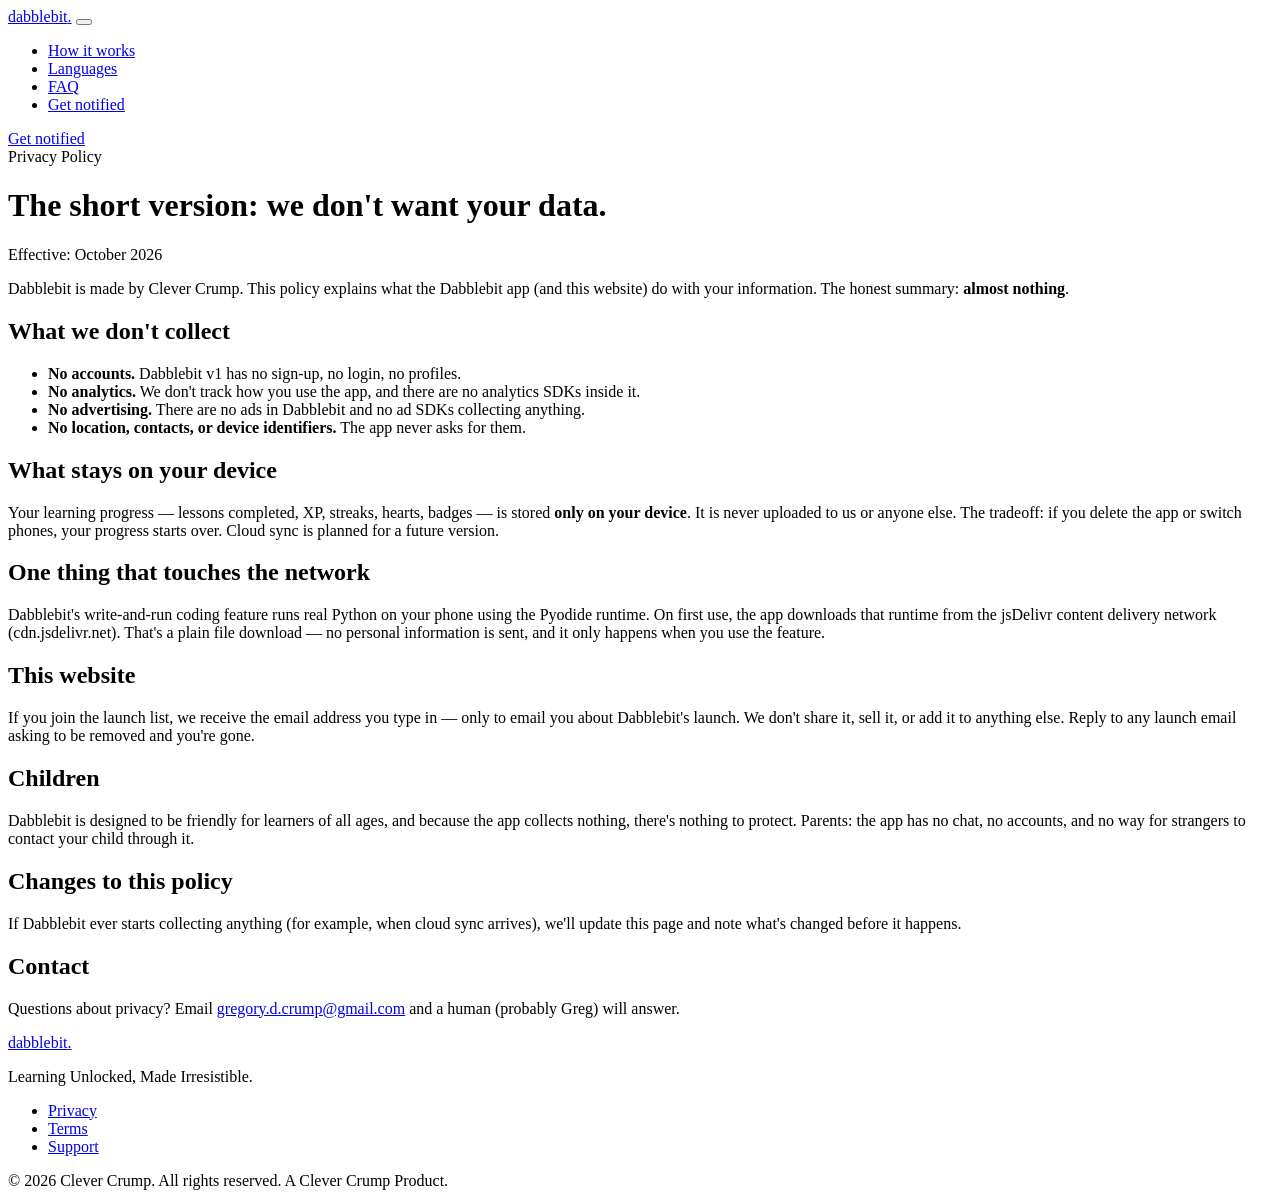
==== privacy.html @ 2fd66f50 "Add privacy.html" ====
<!DOCTYPE html>
<html lang="en">
<head>
  <meta charset="UTF-8">
  <meta name="viewport" content="width=device-width, initial-scale=1.0">
  <title>Privacy Policy — Dabblebit</title>
  <meta name="description" content="Dabblebit's privacy policy: no accounts, no analytics, no ads. Your progress stays on your device.">
  <meta property="og:title" content="Privacy Policy — Dabblebit">
  <meta property="og:description" content="No accounts, no analytics, no ads. Your progress stays on your device.">
  <link rel="icon" type="image/svg+xml" href="favicon.svg">
  <link rel="stylesheet" href="assets/css/style.css">
</head>
<body>

  <nav class="nav" aria-label="Main navigation">
    <div class="wrap nav-inner">
      <a class="wordmark" href="index.html">dabblebit<span class="dot">.</span></a>
      <button class="nav-toggle" aria-label="Open menu" aria-expanded="false" aria-controls="nav-menu">
        <span></span><span></span><span></span>
      </button>
      <ul class="nav-links" id="nav-menu">
        <li><a href="index.html#how">How it works</a></li>
        <li><a href="index.html#flock">Languages</a></li>
        <li><a href="index.html#faq">FAQ</a></li>
        <li><a class="btn btn-primary nav-cta" href="index.html#notify">Get notified</a></li>
      </ul>
      <a class="btn btn-primary nav-cta" href="index.html#notify">Get notified</a>
    </div>
  </nav>

  <div class="wrap page-hero">
    <span class="eyebrow">Privacy Policy</span>
    <h1>The short version: we don't want your data.</h1>
  </div>

  <main class="wrap prose">
    <p class="updated">Effective: October 2026</p>

    <p>Dabblebit is made by Clever Crump. This policy explains what the Dabblebit app (and this website) do with your information. The honest summary: <strong>almost nothing</strong>.</p>

    <h2>What we don't collect</h2>
    <ul>
      <li><strong>No accounts.</strong> Dabblebit v1 has no sign-up, no login, no profiles.</li>
      <li><strong>No analytics.</strong> We don't track how you use the app, and there are no analytics SDKs inside it.</li>
      <li><strong>No advertising.</strong> There are no ads in Dabblebit and no ad SDKs collecting anything.</li>
      <li><strong>No location, contacts, or device identifiers.</strong> The app never asks for them.</li>
    </ul>

    <h2>What stays on your device</h2>
    <p>Your learning progress — lessons completed, XP, streaks, hearts, badges — is stored <strong>only on your device</strong>. It is never uploaded to us or anyone else. The tradeoff: if you delete the app or switch phones, your progress starts over. Cloud sync is planned for a future version.</p>

    <h2>One thing that touches the network</h2>
    <p>Dabblebit's write-and-run coding feature runs real Python on your phone using the Pyodide runtime. On first use, the app downloads that runtime from the jsDelivr content delivery network (cdn.jsdelivr.net). That's a plain file download — no personal information is sent, and it only happens when you use the feature.</p>

    <h2>This website</h2>
    <p>If you join the launch list, we receive the email address you type in — only to email you about Dabblebit's launch. We don't share it, sell it, or add it to anything else. Reply to any launch email asking to be removed and you're gone.</p>

    <h2>Children</h2>
    <p>Dabblebit is designed to be friendly for learners of all ages, and because the app collects nothing, there's nothing to protect. Parents: the app has no chat, no accounts, and no way for strangers to contact your child through it.</p>

    <h2>Changes to this policy</h2>
    <p>If Dabblebit ever starts collecting anything (for example, when cloud sync arrives), we'll update this page and note what's changed before it happens.</p>

    <h2>Contact</h2>
    <p>Questions about privacy? Email <a href="mailto:gregory.d.crump@gmail.com">gregory.d.crump@gmail.com</a> and a human (probably Greg) will answer.</p>
  </main>

  <footer>
    <div class="wrap">
      <div class="foot-grid">
        <div class="foot-brand">
          <a class="wordmark" href="index.html">dabblebit<span class="dot">.</span></a>
          <p>Learning Unlocked, Made Irresistible.</p>
        </div>
        <ul class="foot-links">
          <li><a href="privacy.html">Privacy</a></li>
          <li><a href="terms.html">Terms</a></li>
          <li><a href="support.html">Support</a></li>
        </ul>
      </div>
      <div class="foot-bottom">
        <span>© <span id="year">2026</span> Clever Crump. All rights reserved.</span>
        <span>A Clever Crump Product.</span>
      </div>
    </div>
  </footer>

  <script src="assets/js/main.js"></script>
</body>
</html>
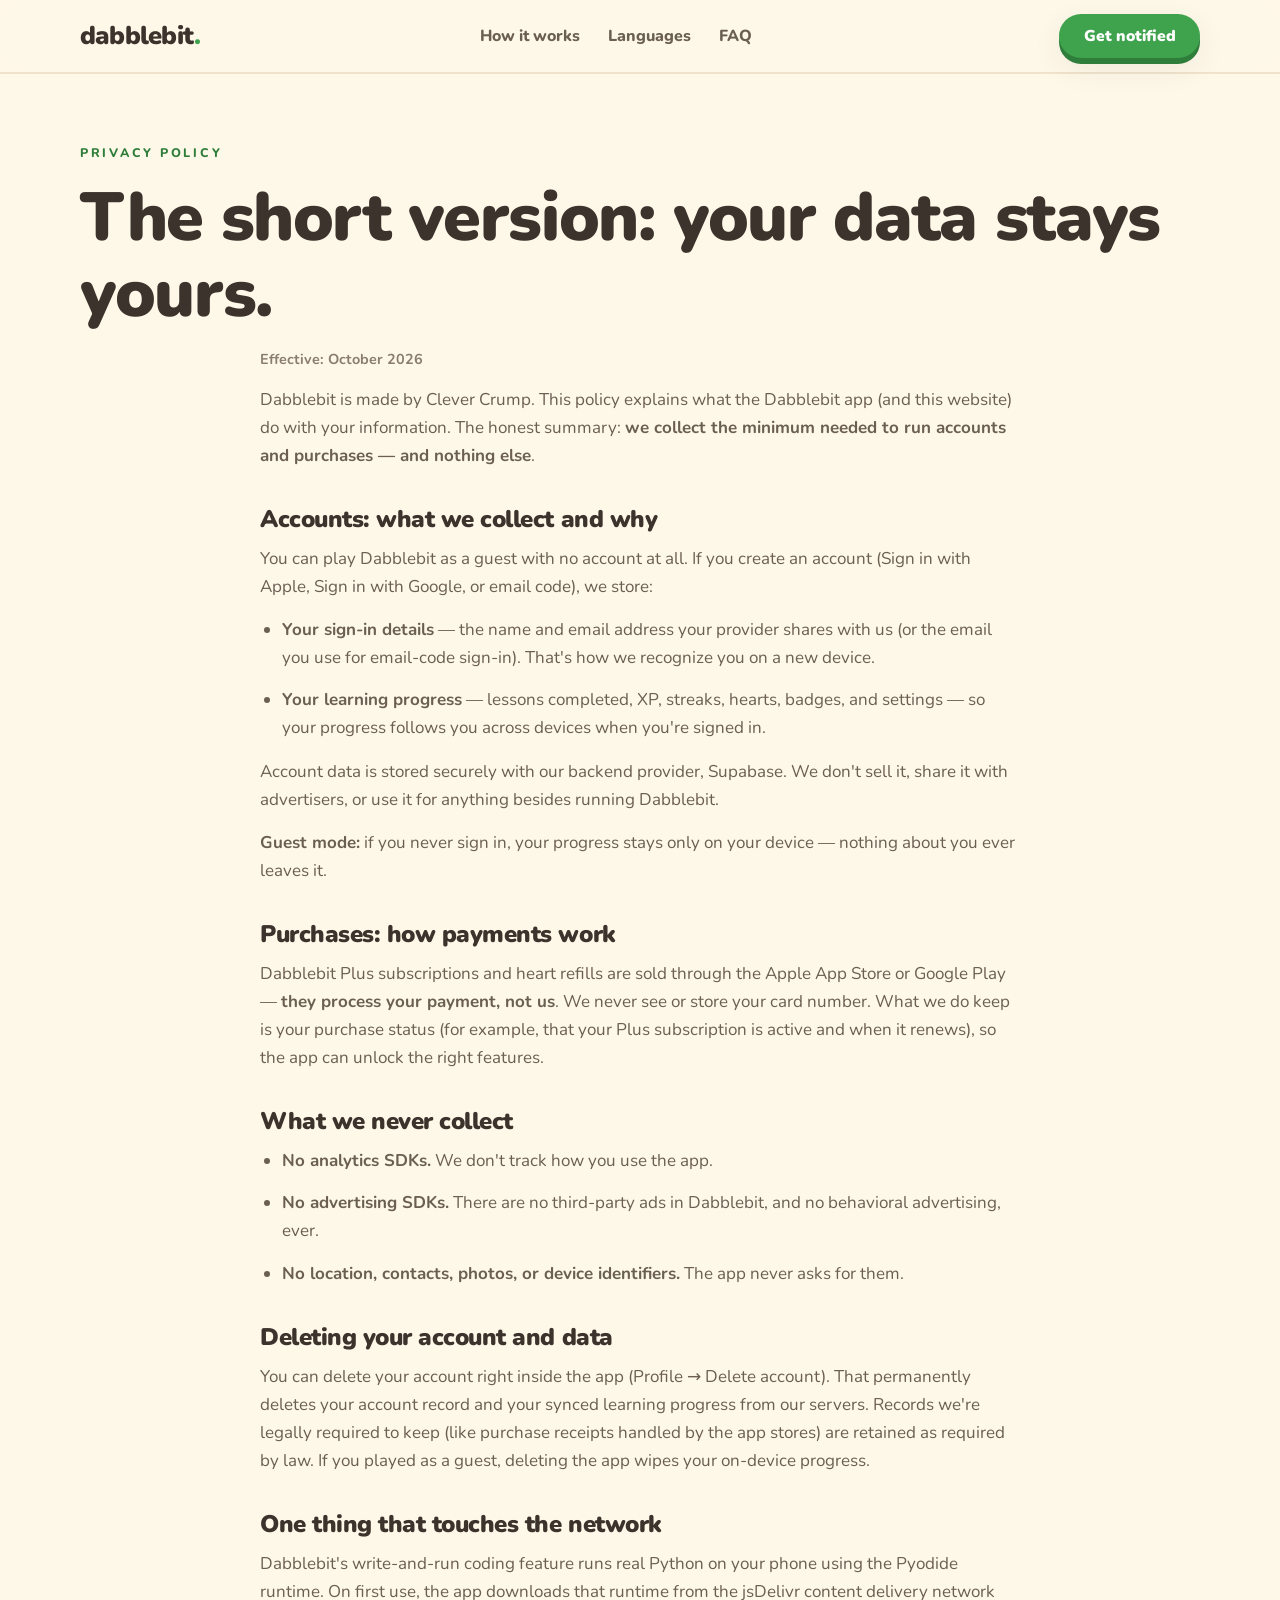
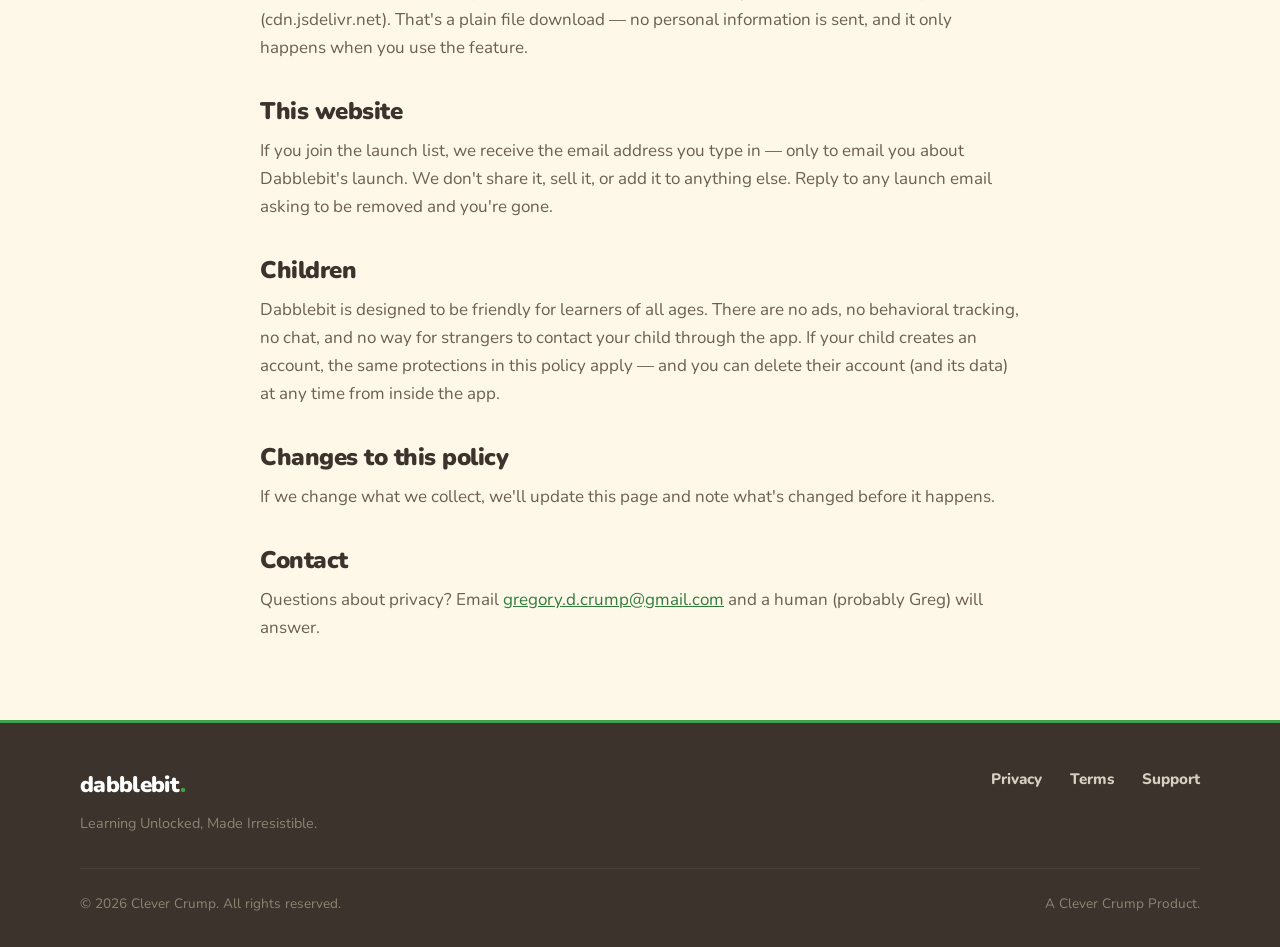
==== commit 04f6e1f2: "Update privacy policy for launch: accounts, purchases, deletion" ====
--- a/privacy.html
+++ b/privacy.html
@@ -4,9 +4,9 @@
   <meta charset="UTF-8">
   <meta name="viewport" content="width=device-width, initial-scale=1.0">
   <title>Privacy Policy — Dabblebit</title>
-  <meta name="description" content="Dabblebit's privacy policy: no accounts, no analytics, no ads. Your progress stays on your device.">
+  <meta name="description" content="Dabblebit's privacy policy: what we collect for accounts and purchases, and what we never touch.">
   <meta property="og:title" content="Privacy Policy — Dabblebit">
-  <meta property="og:description" content="No accounts, no analytics, no ads. Your progress stays on your device.">
+  <meta property="og:description" content="What we collect for accounts and purchases — and what we never touch.">
   <link rel="icon" type="image/svg+xml" href="favicon.svg">
   <link rel="stylesheet" href="assets/css/style.css">
 </head>
@@ -30,24 +30,35 @@
 
   <div class="wrap page-hero">
     <span class="eyebrow">Privacy Policy</span>
-    <h1>The short version: we don't want your data.</h1>
+    <h1>The short version: your data stays yours.</h1>
   </div>
 
   <main class="wrap prose">
     <p class="updated">Effective: October 2026</p>
 
-    <p>Dabblebit is made by Clever Crump. This policy explains what the Dabblebit app (and this website) do with your information. The honest summary: <strong>almost nothing</strong>.</p>
+    <p>Dabblebit is made by Clever Crump. This policy explains what the Dabblebit app (and this website) do with your information. The honest summary: <strong>we collect the minimum needed to run accounts and purchases — and nothing else</strong>.</p>
 
-    <h2>What we don't collect</h2>
+    <h2>Accounts: what we collect and why</h2>
+    <p>You can play Dabblebit as a guest with no account at all. If you create an account (Sign in with Apple, Sign in with Google, or email code), we store:</p>
     <ul>
-      <li><strong>No accounts.</strong> Dabblebit v1 has no sign-up, no login, no profiles.</li>
-      <li><strong>No analytics.</strong> We don't track how you use the app, and there are no analytics SDKs inside it.</li>
-      <li><strong>No advertising.</strong> There are no ads in Dabblebit and no ad SDKs collecting anything.</li>
-      <li><strong>No location, contacts, or device identifiers.</strong> The app never asks for them.</li>
+      <li><strong>Your sign-in details</strong> — the name and email address your provider shares with us (or the email you use for email-code sign-in). That's how we recognize you on a new device.</li>
+      <li><strong>Your learning progress</strong> — lessons completed, XP, streaks, hearts, badges, and settings — so your progress follows you across devices when you're signed in.</li>
+    </ul>
+    <p>Account data is stored securely with our backend provider, Supabase. We don't sell it, share it with advertisers, or use it for anything besides running Dabblebit.</p>
+    <p><strong>Guest mode:</strong> if you never sign in, your progress stays only on your device — nothing about you ever leaves it.</p>
+
+    <h2>Purchases: how payments work</h2>
+    <p>Dabblebit Plus subscriptions and heart refills are sold through the Apple App Store or Google Play — <strong>they process your payment, not us</strong>. We never see or store your card number. What we do keep is your purchase status (for example, that your Plus subscription is active and when it renews), so the app can unlock the right features.</p>
+
+    <h2>What we never collect</h2>
+    <ul>
+      <li><strong>No analytics SDKs.</strong> We don't track how you use the app.</li>
+      <li><strong>No advertising SDKs.</strong> There are no third-party ads in Dabblebit, and no behavioral advertising, ever.</li>
+      <li><strong>No location, contacts, photos, or device identifiers.</strong> The app never asks for them.</li>
     </ul>
 
-    <h2>What stays on your device</h2>
-    <p>Your learning progress — lessons completed, XP, streaks, hearts, badges — is stored <strong>only on your device</strong>. It is never uploaded to us or anyone else. The tradeoff: if you delete the app or switch phones, your progress starts over. Cloud sync is planned for a future version.</p>
+    <h2>Deleting your account and data</h2>
+    <p>You can delete your account right inside the app (Profile → Delete account). That permanently deletes your account record and your synced learning progress from our servers. Records we're legally required to keep (like purchase receipts handled by the app stores) are retained as required by law. If you played as a guest, deleting the app wipes your on-device progress.</p>
 
     <h2>One thing that touches the network</h2>
     <p>Dabblebit's write-and-run coding feature runs real Python on your phone using the Pyodide runtime. On first use, the app downloads that runtime from the jsDelivr content delivery network (cdn.jsdelivr.net). That's a plain file download — no personal information is sent, and it only happens when you use the feature.</p>
@@ -56,10 +67,10 @@
     <p>If you join the launch list, we receive the email address you type in — only to email you about Dabblebit's launch. We don't share it, sell it, or add it to anything else. Reply to any launch email asking to be removed and you're gone.</p>
 
     <h2>Children</h2>
-    <p>Dabblebit is designed to be friendly for learners of all ages, and because the app collects nothing, there's nothing to protect. Parents: the app has no chat, no accounts, and no way for strangers to contact your child through it.</p>
+    <p>Dabblebit is designed to be friendly for learners of all ages. There are no ads, no behavioral tracking, no chat, and no way for strangers to contact your child through the app. If your child creates an account, the same protections in this policy apply — and you can delete their account (and its data) at any time from inside the app.</p>
 
     <h2>Changes to this policy</h2>
-    <p>If Dabblebit ever starts collecting anything (for example, when cloud sync arrives), we'll update this page and note what's changed before it happens.</p>
+    <p>If we change what we collect, we'll update this page and note what's changed before it happens.</p>
 
     <h2>Contact</h2>
     <p>Questions about privacy? Email <a href="mailto:gregory.d.crump@gmail.com">gregory.d.crump@gmail.com</a> and a human (probably Greg) will answer.</p>
--- a/assets/css/style.css
+++ b/assets/css/style.css
@@ -0,0 +1,619 @@
+/* Dabblebit — dabblebit.com
+   Hand-written CSS. No frameworks. Cream / ink / leaf green / gold. */
+
+@font-face {
+  font-family: "Nunito";
+  src: url("../fonts/Nunito.ttf") format("truetype-variations");
+  font-weight: 200 1000;
+  font-style: normal;
+  font-display: swap;
+}
+
+:root {
+  --cream: #FEF8E9;
+  --cream-deep: #FFF8EC;
+  --card: #FFFDF8;
+  --ink: #3B332C;
+  --ink-soft: #6B5F52;
+  --ink-faint: #8A7D6D;
+  --green: #3FA34D;
+  --green-dark: #2F7D3B;
+  --green-light: #CDEBD4;
+  --green-pale: #E9F7ED;
+  --gold: #FFC53D;
+  --gold-soft: #FFF2DA;
+  --coral: #EE8151;
+  --line: #EFE3CC;
+  --shadow: 0 10px 30px rgba(59, 51, 44, 0.08);
+  --shadow-lift: 0 16px 40px rgba(59, 51, 44, 0.14);
+  --radius: 20px;
+  --radius-lg: 28px;
+  --maxw: 1120px;
+}
+
+* { box-sizing: border-box; margin: 0; padding: 0; }
+
+html { scroll-behavior: smooth; }
+
+body {
+  font-family: "Nunito", system-ui, -apple-system, "Segoe UI", sans-serif;
+  background: var(--cream);
+  color: var(--ink);
+  font-size: 1.0625rem;
+  line-height: 1.65;
+  -webkit-font-smoothing: antialiased;
+  overflow-x: hidden;
+}
+
+img { max-width: 100%; height: auto; display: block; }
+
+h1, h2, h3, h4 {
+  font-weight: 900;
+  line-height: 1.12;
+  letter-spacing: -0.02em;
+  color: var(--ink);
+}
+
+h1 { font-size: clamp(2.4rem, 5.5vw, 4.25rem); }
+h2 { font-size: clamp(1.7rem, 3.8vw, 2.6rem); }
+h3 { font-size: 1.25rem; }
+
+p { color: var(--ink-soft); }
+
+a { color: var(--green-dark); }
+
+.wrap {
+  width: min(var(--maxw), 100% - 2.5rem);
+  margin-inline: auto;
+}
+
+section { padding: clamp(3.5rem, 8vw, 6.5rem) 0; }
+
+.eyebrow {
+  display: inline-block;
+  font-size: 0.78rem;
+  font-weight: 800;
+  letter-spacing: 0.22em;
+  text-transform: uppercase;
+  color: var(--green-dark);
+  margin-bottom: 1rem;
+}
+
+.section-head { max-width: 640px; margin-bottom: 2.75rem; }
+.section-head p { margin-top: 0.9rem; font-size: 1.1rem; }
+.center { text-align: center; }
+.center .section-head { margin-inline: auto; }
+
+/* ---------- Buttons ---------- */
+.btn {
+  display: inline-flex;
+  align-items: center;
+  justify-content: center;
+  gap: 0.5rem;
+  font-family: inherit;
+  font-weight: 900;
+  font-size: 1.05rem;
+  padding: 0.95rem 1.9rem;
+  border-radius: 999px;
+  border: 2px solid transparent;
+  cursor: pointer;
+  text-decoration: none;
+  transition: transform 0.18s ease, box-shadow 0.18s ease, background 0.18s ease;
+  line-height: 1.2;
+}
+
+.btn-primary {
+  background: var(--green);
+  color: #fff;
+  box-shadow: 0 6px 0 var(--green-dark), var(--shadow);
+}
+.btn-primary:hover {
+  transform: translateY(-2px);
+  box-shadow: 0 8px 0 var(--green-dark), var(--shadow-lift);
+}
+.btn-primary:active { transform: translateY(2px); box-shadow: 0 2px 0 var(--green-dark); }
+
+.btn-secondary {
+  background: var(--card);
+  color: var(--ink);
+  border-color: var(--line);
+  box-shadow: var(--shadow);
+}
+.btn-secondary:hover { transform: translateY(-2px); box-shadow: var(--shadow-lift); border-color: var(--green); }
+
+.btn-row { display: flex; gap: 1rem; flex-wrap: wrap; margin-top: 1.75rem; }
+
+/* ---------- Nav ---------- */
+.nav {
+  position: sticky;
+  top: 0;
+  z-index: 100;
+  background: rgba(254, 248, 233, 0.88);
+  backdrop-filter: blur(12px);
+  -webkit-backdrop-filter: blur(12px);
+  border-bottom: 2px solid var(--line);
+}
+.nav-inner {
+  display: flex;
+  align-items: center;
+  justify-content: space-between;
+  gap: 1rem;
+  height: 72px;
+}
+.wordmark {
+  font-weight: 900;
+  font-size: 1.6rem;
+  letter-spacing: -0.03em;
+  color: var(--ink);
+  text-decoration: none;
+}
+.wordmark .dot { color: var(--green); }
+.nav-links { display: flex; align-items: center; gap: 1.75rem; list-style: none; }
+.nav-links a {
+  color: var(--ink-soft);
+  text-decoration: none;
+  font-weight: 800;
+  font-size: 1rem;
+}
+.nav-links a:hover { color: var(--green-dark); }
+.nav-cta { padding: 0.65rem 1.4rem; font-size: 0.98rem; }
+.nav-links .nav-cta { display: none; }
+.nav-links a.btn-primary { color: #fff; }
+.nav-toggle {
+  display: none;
+  background: none;
+  border: 2px solid var(--line);
+  border-radius: 12px;
+  width: 46px;
+  height: 46px;
+  cursor: pointer;
+  flex-direction: column;
+  align-items: center;
+  justify-content: center;
+  gap: 5px;
+}
+.nav-toggle span { display: block; width: 20px; height: 3px; border-radius: 2px; background: var(--ink); transition: transform 0.2s ease, opacity 0.2s ease; }
+
+/* ---------- Hero ---------- */
+.hero {
+  position: relative;
+  padding: clamp(3rem, 7vw, 5.5rem) 0 clamp(3rem, 6vw, 5rem);
+  overflow: hidden;
+}
+.hero::before {
+  content: "";
+  position: absolute;
+  top: -180px;
+  right: -140px;
+  width: 560px;
+  height: 560px;
+  background: radial-gradient(circle, var(--green-light) 0%, transparent 65%);
+  opacity: 0.55;
+  pointer-events: none;
+}
+.hero::after {
+  content: "";
+  position: absolute;
+  bottom: -220px;
+  left: -160px;
+  width: 520px;
+  height: 520px;
+  background: radial-gradient(circle, var(--gold-soft) 0%, transparent 65%);
+  opacity: 0.7;
+  pointer-events: none;
+}
+.hero-grid {
+  position: relative;
+  z-index: 1;
+  display: grid;
+  grid-template-columns: 1.05fr 0.95fr;
+  gap: 3rem;
+  align-items: center;
+}
+.hero-copy .sub { font-size: 1.2rem; margin-top: 1.25rem; max-width: 34rem; }
+.hero-note {
+  margin-top: 1.25rem;
+  font-size: 0.95rem;
+  color: var(--ink-faint);
+  font-weight: 700;
+}
+.hero-art { position: relative; display: flex; justify-content: center; align-items: flex-end; }
+.puddles-float {
+  width: clamp(120px, 22vw, 190px);
+  position: absolute;
+  left: 2%;
+  bottom: 12%;
+  z-index: 2;
+  filter: drop-shadow(0 14px 22px rgba(59, 51, 44, 0.18));
+  animation: floaty 4.5s ease-in-out infinite;
+}
+@keyframes floaty {
+  0%, 100% { transform: translateY(0) rotate(-3deg); }
+  50% { transform: translateY(-16px) rotate(3deg); }
+}
+
+/* Phone mockup */
+.phone {
+  width: clamp(240px, 30vw, 300px);
+  background: #201D1A;
+  border-radius: 44px;
+  padding: 12px;
+  box-shadow: var(--shadow-lift), inset 0 0 0 2px rgba(255,255,255,0.08);
+  position: relative;
+  z-index: 1;
+  transition: transform 0.3s ease;
+}
+.phone:hover { transform: translateY(-6px) rotate(-0.5deg); }
+.phone-screen {
+  border-radius: 34px;
+  overflow: hidden;
+  background: var(--cream);
+  aspect-ratio: 9 / 19.2;
+}
+.phone-screen img { width: 100%; height: 100%; object-fit: cover; object-position: top; }
+.phone-notch {
+  position: absolute;
+  top: 24px;
+  left: 50%;
+  transform: translateX(-50%);
+  width: 96px;
+  height: 24px;
+  background: #201D1A;
+  border-radius: 999px;
+  z-index: 2;
+}
+
+/* ---------- Ticker ---------- */
+.ticker {
+  background: var(--ink);
+  color: var(--cream);
+  overflow: hidden;
+  padding: 1rem 0;
+  border-block: 3px solid var(--green);
+}
+.ticker-track {
+  display: flex;
+  gap: 2.5rem;
+  width: max-content;
+  animation: tick 26s linear infinite;
+  font-weight: 900;
+  font-size: 1.05rem;
+  letter-spacing: 0.06em;
+  text-transform: uppercase;
+  white-space: nowrap;
+}
+.ticker-track .sep { color: var(--green); }
+.ticker-track .gold { color: var(--gold); }
+@keyframes tick { to { transform: translateX(-50%); } }
+
+/* ---------- Cards ---------- */
+.cards-3 {
+  display: grid;
+  grid-template-columns: repeat(3, 1fr);
+  gap: 1.5rem;
+}
+.card {
+  background: var(--card);
+  border: 2px solid var(--line);
+  border-radius: var(--radius);
+  padding: 2rem 1.75rem;
+  box-shadow: var(--shadow);
+  transition: transform 0.22s ease, box-shadow 0.22s ease, border-color 0.22s ease;
+}
+.card:hover { transform: translateY(-6px); box-shadow: var(--shadow-lift); border-color: var(--green-light); }
+.card-icon {
+  width: 64px;
+  height: 64px;
+  border-radius: 20px;
+  display: flex;
+  align-items: center;
+  justify-content: center;
+  margin-bottom: 1.25rem;
+  overflow: hidden;
+}
+.card-icon img { width: 100%; height: 100%; object-fit: cover; }
+.card-icon.mint { background: var(--green-pale); }
+.card-icon.goldbg { background: var(--gold-soft); }
+.card-icon.coralbg { background: #FFF1E6; }
+.card h3 { margin-bottom: 0.6rem; }
+.card p { font-size: 1rem; }
+.step-num {
+  font-size: 0.8rem;
+  font-weight: 900;
+  letter-spacing: 0.18em;
+  color: var(--green-dark);
+  text-transform: uppercase;
+  display: block;
+  margin-bottom: 0.75rem;
+}
+
+/* ---------- Flock ---------- */
+.flock { background: var(--cream-deep); border-block: 2px solid var(--line); }
+.flock-grid {
+  display: grid;
+  grid-template-columns: repeat(auto-fit, minmax(150px, 1fr));
+  gap: 1.25rem;
+}
+.flock-card {
+  background: var(--card);
+  border: 2px solid var(--line);
+  border-radius: var(--radius);
+  padding: 1.5rem 1rem 1.25rem;
+  text-align: center;
+  box-shadow: var(--shadow);
+  transition: transform 0.22s ease, box-shadow 0.22s ease;
+  position: relative;
+}
+.flock-card:hover { transform: translateY(-5px); box-shadow: var(--shadow-lift); }
+.flock-card img {
+  width: 96px;
+  height: 96px;
+  object-fit: contain;
+  margin: 0 auto 0.9rem;
+}
+.flock-card h3 { font-size: 1.05rem; margin-bottom: 0.15rem; }
+.flock-card .buddy { font-size: 0.88rem; color: var(--ink-faint); font-weight: 700; }
+.pill {
+  display: inline-block;
+  font-size: 0.75rem;
+  font-weight: 900;
+  letter-spacing: 0.08em;
+  text-transform: uppercase;
+  padding: 0.3rem 0.8rem;
+  border-radius: 999px;
+  margin-top: 0.7rem;
+}
+.pill.free { background: var(--green-light); color: var(--green-dark); }
+.pill.soon { background: var(--gold-soft); color: #8a6a1f; }
+.flock-card.featured { border-color: var(--green); background: #FDFFF9; }
+
+/* ---------- Badges ---------- */
+.badges-grid {
+  display: grid;
+  grid-template-columns: 1fr 1fr;
+  gap: 3rem;
+  align-items: center;
+}
+.tiers { display: flex; flex-direction: column; gap: 1.1rem; margin-top: 1.5rem; }
+.tier {
+  display: flex;
+  align-items: center;
+  gap: 1.1rem;
+  background: var(--card);
+  border: 2px solid var(--line);
+  border-radius: 16px;
+  padding: 1rem 1.25rem;
+  box-shadow: var(--shadow);
+}
+.medal {
+  width: 52px;
+  height: 52px;
+  border-radius: 50%;
+  flex-shrink: 0;
+  display: flex;
+  align-items: center;
+  justify-content: center;
+  font-weight: 900;
+  font-size: 1.3rem;
+  color: #fff;
+  text-shadow: 0 1px 2px rgba(0,0,0,0.25);
+}
+.medal.bronze { background: radial-gradient(circle at 35% 30%, #F2A69A, #A64B36); }
+.medal.silver { background: radial-gradient(circle at 35% 30%, #E8E4DA, #8A9196); }
+.medal.gold { background: radial-gradient(circle at 35% 30%, #FFE9A8, #D9A416); }
+.tier h3 { font-size: 1.05rem; }
+.tier p { font-size: 0.95rem; }
+.badge-art {
+  display: flex;
+  justify-content: center;
+}
+.badge-art img {
+  width: min(320px, 80%);
+  filter: drop-shadow(0 18px 28px rgba(59, 51, 44, 0.16));
+  animation: floaty 5.5s ease-in-out infinite;
+}
+
+/* ---------- Screenshots ---------- */
+.shots { background: var(--cream-deep); border-block: 2px solid var(--line); }
+.shots-row {
+  display: flex;
+  justify-content: center;
+  gap: clamp(1.25rem, 4vw, 3rem);
+  flex-wrap: wrap;
+}
+.shots-row .phone { width: clamp(200px, 26vw, 260px); }
+.shot-cap {
+  text-align: center;
+  margin-top: 1rem;
+  font-weight: 800;
+  color: var(--ink-soft);
+  font-size: 0.98rem;
+}
+.shot-wrap { display: flex; flex-direction: column; align-items: center; }
+.shots-row .shot-wrap:nth-child(2) .phone { transform: translateY(-14px); }
+.shots-row .shot-wrap:nth-child(2) .phone:hover { transform: translateY(-20px); }
+
+/* ---------- FAQ ---------- */
+.faq-list { max-width: 760px; margin-inline: auto; display: flex; flex-direction: column; gap: 0.9rem; }
+.faq-item {
+  background: var(--card);
+  border: 2px solid var(--line);
+  border-radius: 16px;
+  overflow: hidden;
+  box-shadow: var(--shadow);
+}
+.faq-q {
+  width: 100%;
+  background: none;
+  border: none;
+  font-family: inherit;
+  display: flex;
+  justify-content: space-between;
+  align-items: center;
+  gap: 1rem;
+  padding: 1.2rem 1.4rem;
+  font-weight: 900;
+  font-size: 1.05rem;
+  color: var(--ink);
+  cursor: pointer;
+  text-align: left;
+}
+.faq-q .plus {
+  flex-shrink: 0;
+  width: 32px;
+  height: 32px;
+  border-radius: 50%;
+  background: var(--green-pale);
+  color: var(--green-dark);
+  display: flex;
+  align-items: center;
+  justify-content: center;
+  font-size: 1.3rem;
+  font-weight: 900;
+  transition: transform 0.25s ease, background 0.25s ease;
+}
+.faq-item.open .faq-q .plus { transform: rotate(45deg); background: var(--green); color: #fff; }
+.faq-a {
+  max-height: 0;
+  overflow: hidden;
+  transition: max-height 0.35s ease;
+}
+.faq-a p { padding: 0 1.4rem 1.3rem; font-size: 1rem; }
+
+/* ---------- Signup ---------- */
+.signup { background: var(--ink); color: var(--cream); border-radius: var(--radius-lg); }
+.signup .wrap { position: relative; }
+.signup h2 { color: #fff; }
+.signup .eyebrow { color: var(--gold); }
+.signup p.lead { color: #D8CFC0; margin-top: 1rem; font-size: 1.12rem; max-width: 34rem; }
+.signup-inner {
+  display: grid;
+  grid-template-columns: 1fr 1fr;
+  gap: 3rem;
+  align-items: center;
+}
+.signup-art { display: flex; justify-content: center; }
+.signup-art img {
+  width: min(260px, 70%);
+  border-radius: 26px;
+  filter: drop-shadow(0 18px 28px rgba(0,0,0,0.3));
+  animation: floaty 5s ease-in-out infinite;
+}
+.form-row { display: flex; gap: 0.75rem; margin-top: 1.75rem; }
+.form-row input[type="email"] {
+  flex: 1;
+  font-family: inherit;
+  font-size: 1.05rem;
+  font-weight: 700;
+  padding: 0.95rem 1.3rem;
+  border-radius: 999px;
+  border: 2px solid transparent;
+  background: #fff;
+  color: var(--ink);
+  min-width: 0;
+}
+.form-row input[type="email"]:focus { outline: none; border-color: var(--gold); }
+.form-row input[type="email"]::placeholder { color: var(--ink-faint); font-weight: 600; }
+.form-status { margin-top: 1rem; font-weight: 800; min-height: 1.6em; font-size: 0.98rem; }
+.form-status.ok { color: var(--gold); }
+.form-status.err { color: #F2A69A; }
+.fineprint { margin-top: 0.75rem; font-size: 0.85rem; color: #A89C88; }
+
+/* ---------- Footer ---------- */
+footer {
+  background: var(--ink);
+  color: #B9AE9C;
+  padding: 2.75rem 0 2rem;
+  border-top: 3px solid var(--green);
+  font-size: 0.95rem;
+}
+.foot-grid {
+  display: flex;
+  justify-content: space-between;
+  align-items: flex-start;
+  gap: 2rem;
+  flex-wrap: wrap;
+}
+.foot-brand .wordmark { color: #fff; font-size: 1.4rem; }
+.foot-brand p { margin-top: 0.5rem; font-size: 0.9rem; color: #8F8474; }
+.foot-links { display: flex; gap: 1.75rem; list-style: none; flex-wrap: wrap; }
+.foot-links a { color: #D8CFC0; text-decoration: none; font-weight: 800; }
+.foot-links a:hover { color: var(--gold); }
+.foot-bottom {
+  margin-top: 2rem;
+  padding-top: 1.5rem;
+  border-top: 1px solid #4A4239;
+  display: flex;
+  justify-content: space-between;
+  gap: 1rem;
+  flex-wrap: wrap;
+  font-size: 0.85rem;
+  color: #8F8474;
+}
+
+/* ---------- Legal / support pages ---------- */
+.page-hero { padding: clamp(2.5rem, 6vw, 4rem) 0 1rem; }
+.prose { max-width: 760px; padding-bottom: 4rem; }
+.prose h2 { font-size: 1.5rem; margin: 2.25rem 0 0.75rem; }
+.prose h3 { font-size: 1.15rem; margin: 1.75rem 0 0.5rem; }
+.prose p, .prose li { color: var(--ink-soft); margin-bottom: 0.9rem; }
+.prose ul, .prose ol { padding-left: 1.4rem; margin-bottom: 1rem; }
+.prose .updated { font-size: 0.9rem; color: var(--ink-faint); font-weight: 700; }
+.support-cards { display: grid; grid-template-columns: repeat(auto-fit, minmax(260px, 1fr)); gap: 1.25rem; margin: 2rem 0; }
+.mailto-btn { word-break: break-all; }
+
+/* ---------- Reveal on scroll ---------- */
+.reveal { opacity: 0; transform: translateY(26px); transition: opacity 0.7s ease, transform 0.7s ease; }
+.reveal.visible { opacity: 1; transform: translateY(0); }
+.reveal-d1 { transition-delay: 0.08s; }
+.reveal-d2 { transition-delay: 0.16s; }
+.reveal-d3 { transition-delay: 0.24s; }
+
+/* ---------- Responsive ---------- */
+@media (max-width: 900px) {
+  .hero-grid { grid-template-columns: 1fr; gap: 2.5rem; }
+  .puddles-float { left: 6%; }
+  .cards-3 { grid-template-columns: 1fr; }
+  .badges-grid { grid-template-columns: 1fr; gap: 2rem; }
+  .badge-art { order: -1; }
+  .signup-inner { grid-template-columns: 1fr; gap: 2rem; }
+  .signup-art { order: -1; }
+  .signup-art img { width: min(180px, 55%); }
+}
+
+@media (max-width: 640px) {
+  .nav-links {
+    display: none;
+    position: absolute;
+    top: 72px;
+    left: 0;
+    right: 0;
+    background: var(--cream);
+    border-bottom: 2px solid var(--line);
+    flex-direction: column;
+    align-items: stretch;
+    padding: 1rem 1.25rem 1.5rem;
+    gap: 0;
+  }
+  .nav-links.open { display: flex; }
+  .nav-links li { border-top: 1px solid var(--line); }
+  .nav-links li:first-child { border-top: none; }
+  .nav-links a { display: block; padding: 0.9rem 0.25rem; font-size: 1.08rem; }
+  .nav-toggle { display: flex; }
+  .nav-cta { display: none; }
+  .nav-links .nav-cta { display: inline-flex; margin-top: 1rem; }
+  .form-row { flex-direction: column; }
+  .form-row .btn { width: 100%; }
+  .flock-grid { grid-template-columns: repeat(2, 1fr); }
+  .btn-row .btn { width: 100%; }
+  .shots-row .phone { width: min(240px, 72vw); }
+  .shots-row .shot-wrap:nth-child(2) .phone { transform: none; }
+}
+
+@media (prefers-reduced-motion: reduce) {
+  html { scroll-behavior: auto; }
+  .ticker-track { animation: none; }
+  .puddles-float, .badge-art img, .signup-art img { animation: none; }
+  .reveal { opacity: 1; transform: none; transition: none; }
+  * { transition-duration: 0.01ms !important; }
+}
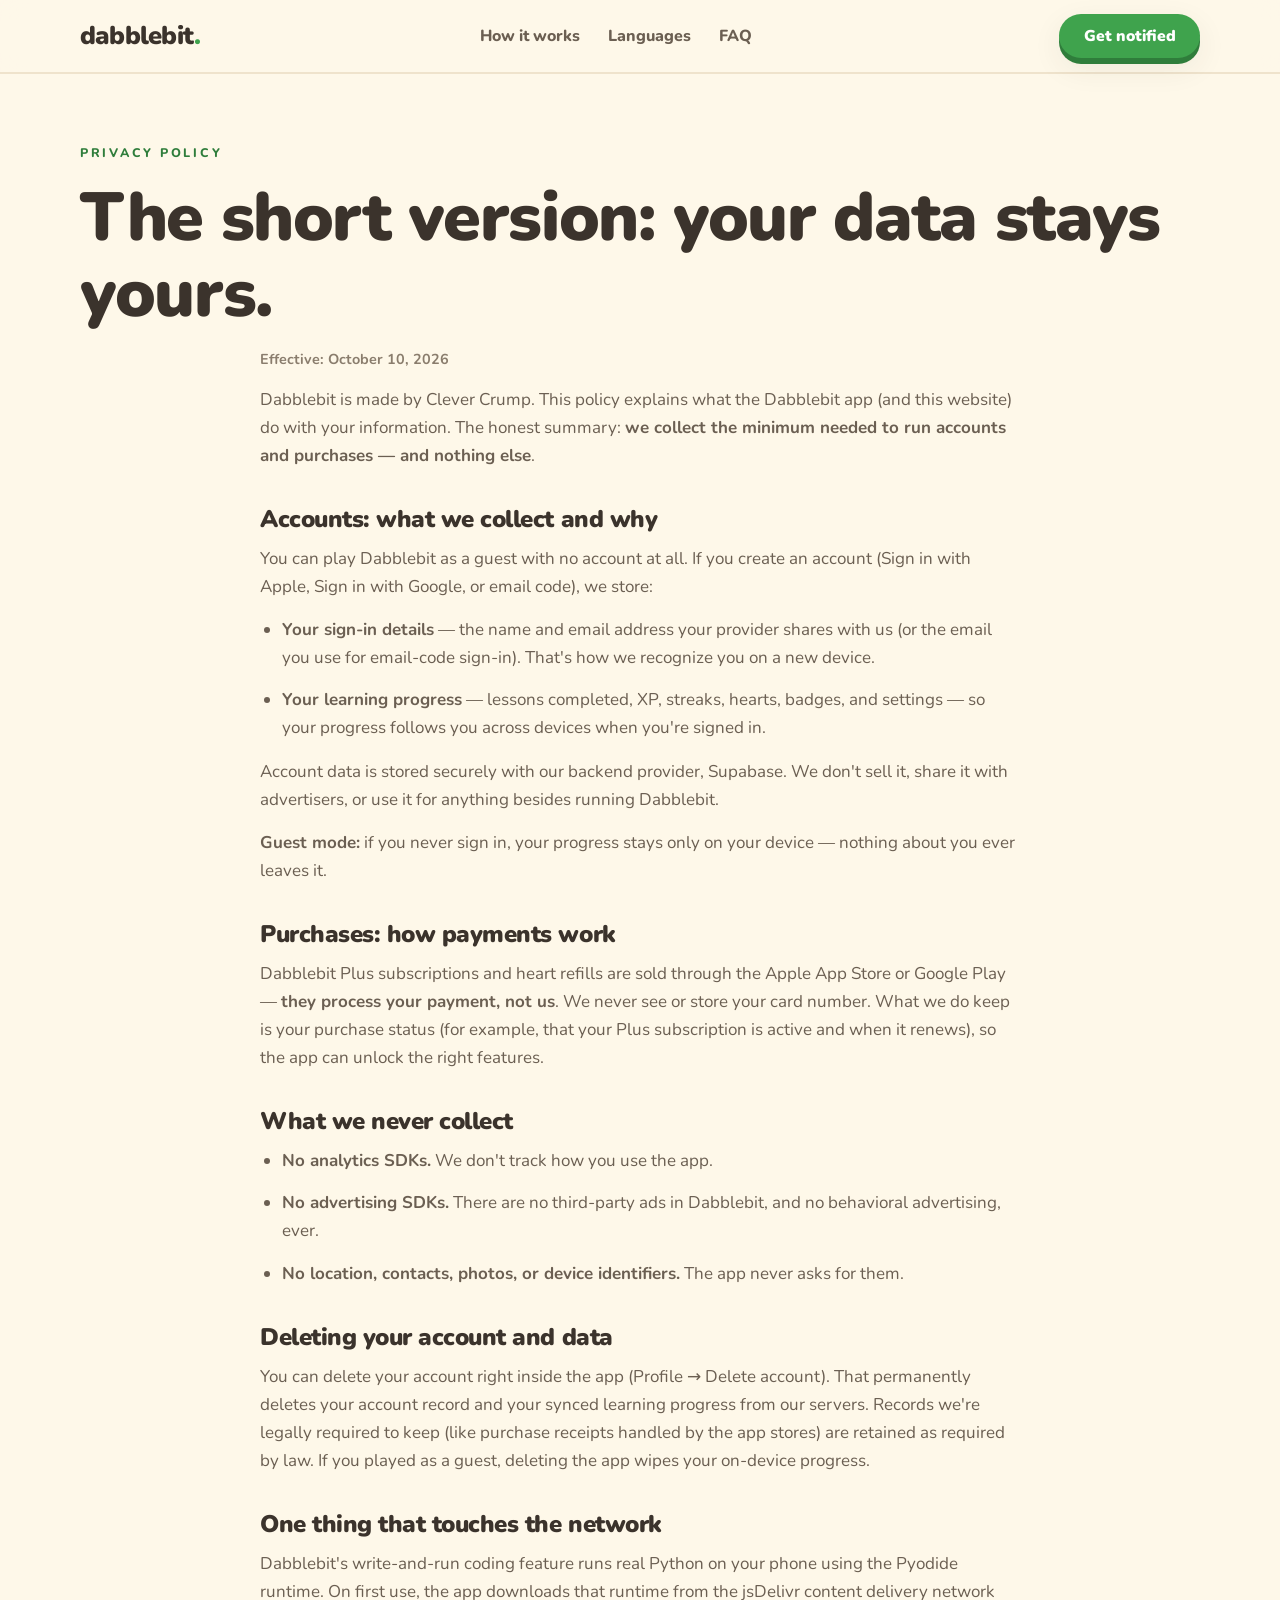
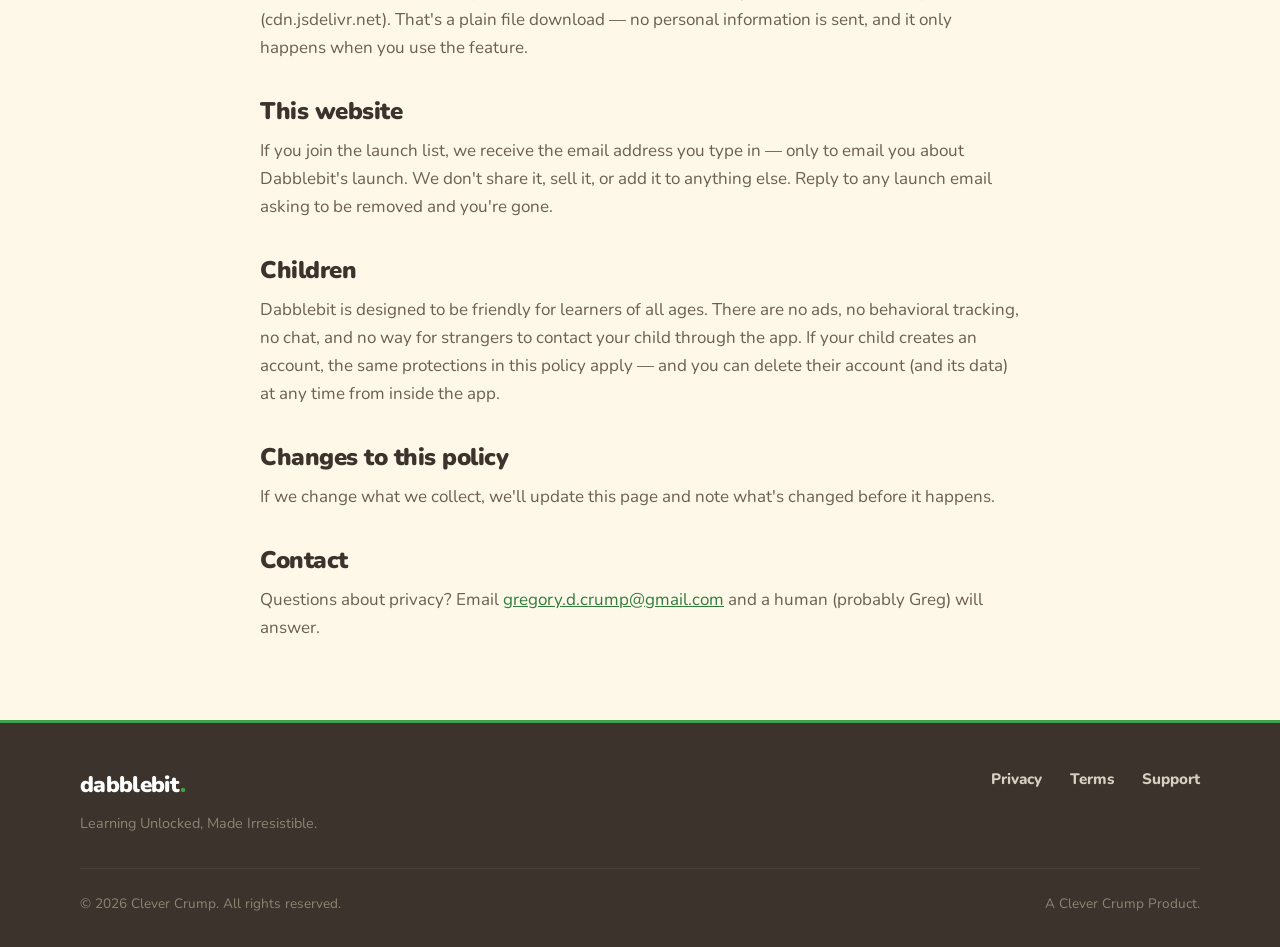
==== commit 7267c263: "Align legal effective dates with in-app copy" ====
--- a/privacy.html
+++ b/privacy.html
@@ -34,7 +34,7 @@
   </div>
 
   <main class="wrap prose">
-    <p class="updated">Effective: October 2026</p>
+    <p class="updated">Effective: October 10, 2026</p>
 
     <p>Dabblebit is made by Clever Crump. This policy explains what the Dabblebit app (and this website) do with your information. The honest summary: <strong>we collect the minimum needed to run accounts and purchases — and nothing else</strong>.</p>
 
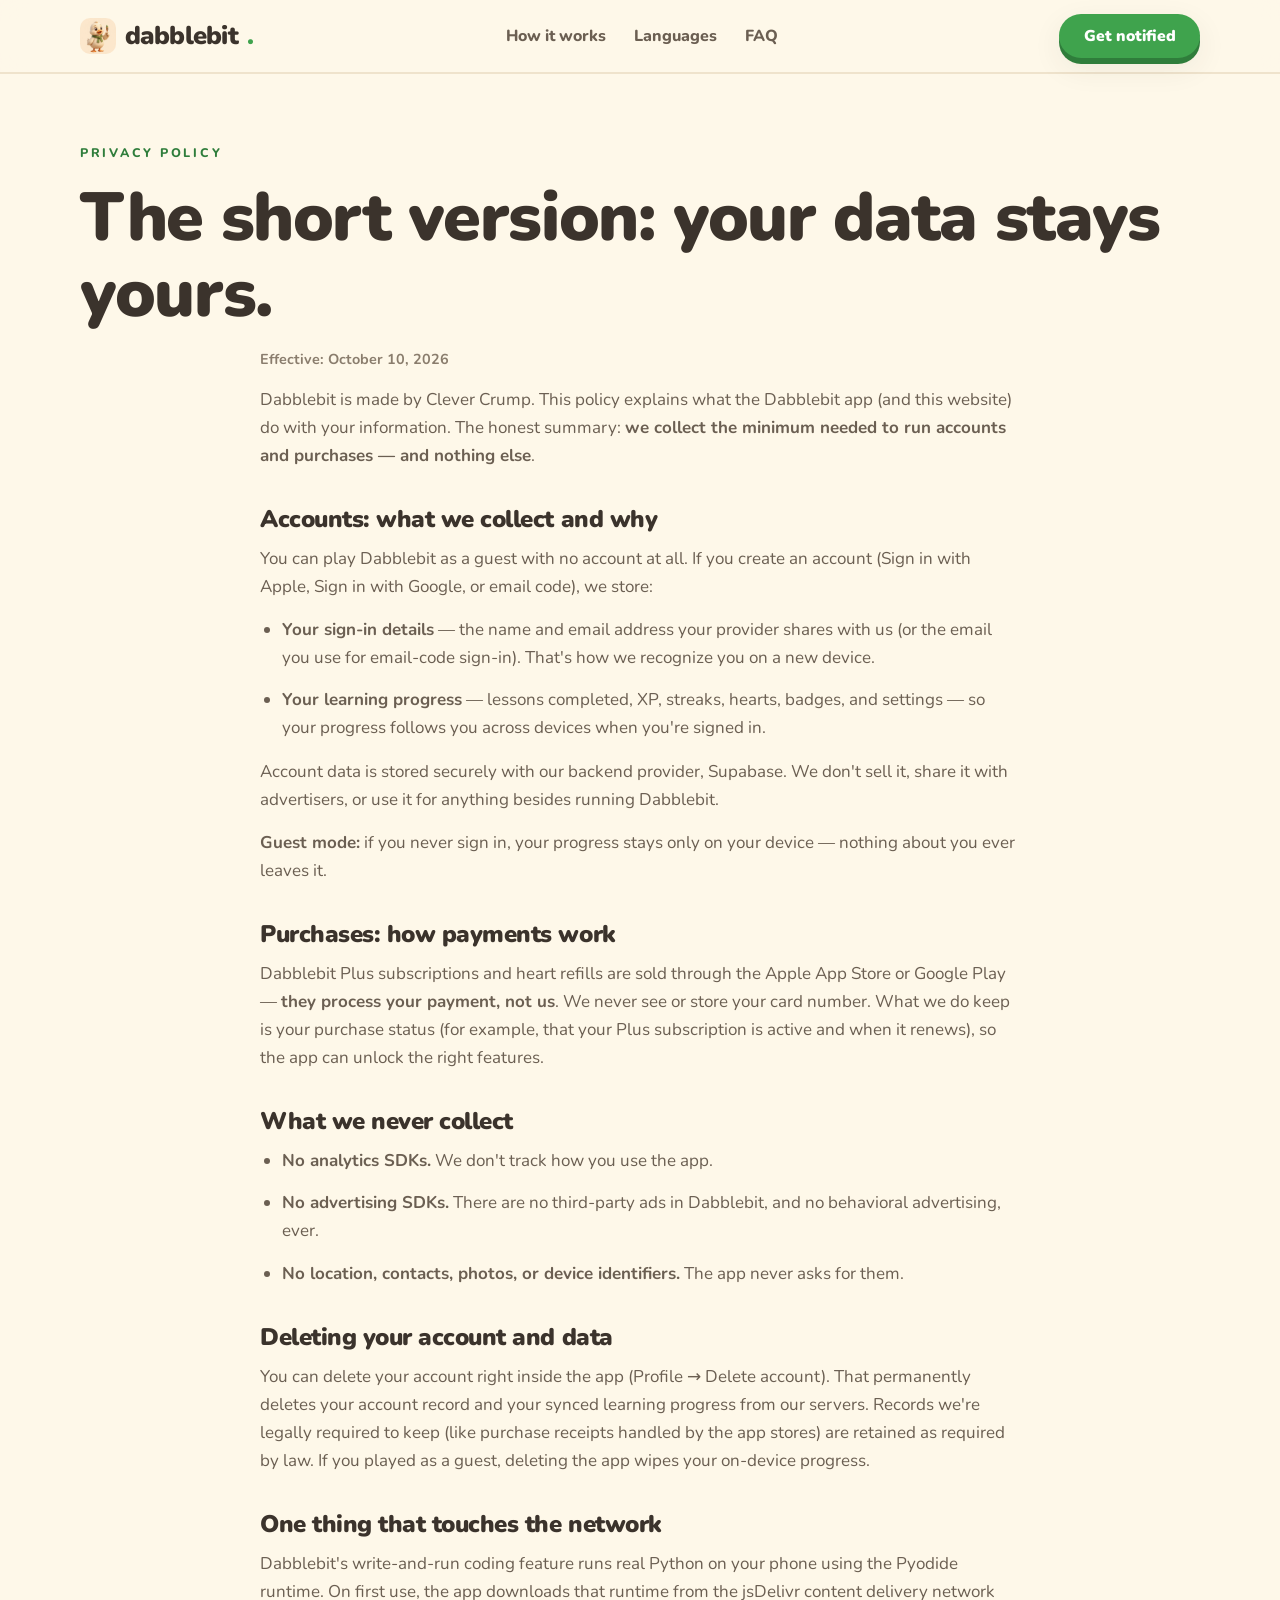
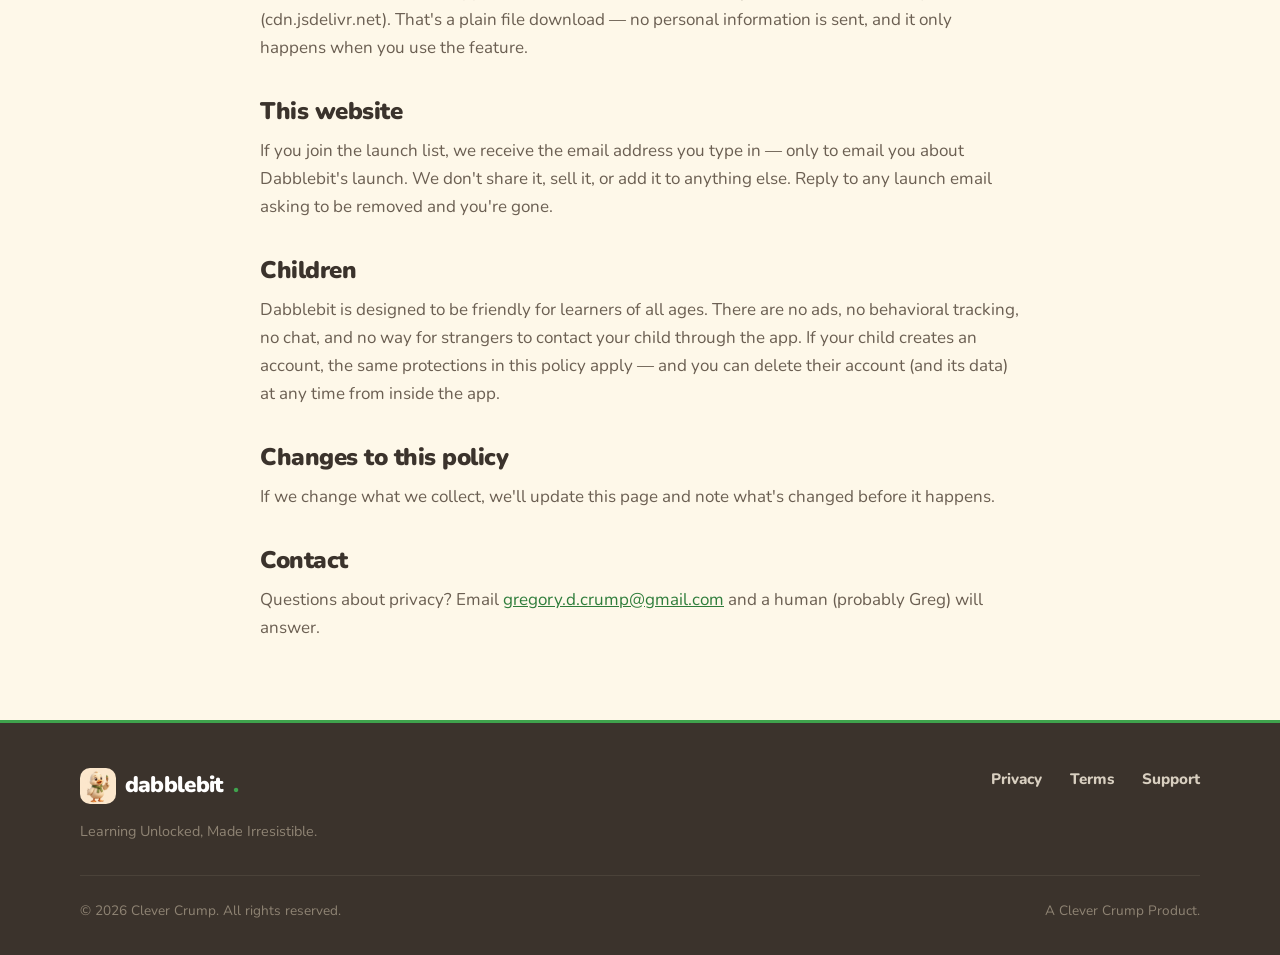
==== commit 33cc3c55: "Official logo lockup, favicons, and Google trust signals" ====
--- a/privacy.html
+++ b/privacy.html
@@ -7,14 +7,48 @@
   <meta name="description" content="Dabblebit's privacy policy: what we collect for accounts and purchases, and what we never touch.">
   <meta property="og:title" content="Privacy Policy — Dabblebit">
   <meta property="og:description" content="What we collect for accounts and purchases — and what we never touch.">
+  <meta property="og:type" content="website">
+  <meta property="og:image" content="https://dabblebit.com/assets/img/puddles-wave.webp">
+  <meta property="og:url" content="https://dabblebit.com/privacy.html">
+  <meta name="twitter:card" content="summary_large_image">
+  <meta name="twitter:title" content="Privacy Policy — Dabblebit">
+  <meta name="twitter:description" content="What we collect for accounts and purchases — and what we never touch.">
+  <meta name="twitter:image" content="https://dabblebit.com/assets/img/puddles-wave.webp">
+  <link rel="icon" type="image/png" sizes="32x32" href="assets/img/favicon-32x32.png">
+  <link rel="icon" type="image/png" sizes="16x16" href="assets/img/favicon-16x16.png">
   <link rel="icon" type="image/svg+xml" href="favicon.svg">
+  <link rel="apple-touch-icon" sizes="180x180" href="assets/img/apple-touch-icon.png">
   <link rel="stylesheet" href="assets/css/style.css">
+<script type="application/ld+json">
+  {
+    "@context": "https://schema.org",
+    "@type": "Organization",
+    "name": "Dabblebit",
+    "url": "https://dabblebit.com",
+    "logo": "https://dabblebit.com/assets/img/puddles.webp",
+    "description": "Dabblebit teaches you to code through play — tiny lessons, a buddy who cheers you on, and an egg that hatches as you learn. Python is free forever.",
+    "sameAs": [],
+    "parentOrganization": {
+      "@type": "Organization",
+      "name": "Clever Crump",
+      "url": "https://clevercrump.com"
+    }
+  }
+  </script>
+  <script type="application/ld+json">
+  {
+    "@context": "https://schema.org",
+    "@type": "WebSite",
+    "name": "Dabblebit",
+    "url": "https://dabblebit.com"
+  }
+  </script>
 </head>
 <body>
 
   <nav class="nav" aria-label="Main navigation">
     <div class="wrap nav-inner">
-      <a class="wordmark" href="index.html">dabblebit<span class="dot">.</span></a>
+      <a class="wordmark" href="index.html"><img src="assets/img/puddles.webp" alt="Puddles the Dabblebit duck" class="wordmark-mark" width="36" height="36">dabblebit<span class="dot">.</span></a>
       <button class="nav-toggle" aria-label="Open menu" aria-expanded="false" aria-controls="nav-menu">
         <span></span><span></span><span></span>
       </button>
@@ -80,7 +114,7 @@
     <div class="wrap">
       <div class="foot-grid">
         <div class="foot-brand">
-          <a class="wordmark" href="index.html">dabblebit<span class="dot">.</span></a>
+          <a class="wordmark" href="index.html"><img src="assets/img/puddles.webp" alt="Puddles the Dabblebit duck" class="wordmark-mark" width="36" height="36">dabblebit<span class="dot">.</span></a>
           <p>Learning Unlocked, Made Irresistible.</p>
         </div>
         <ul class="foot-links">
--- a/assets/css/style.css
+++ b/assets/css/style.css
@@ -141,11 +141,20 @@
   height: 72px;
 }
 .wordmark {
+  display: inline-flex;
+  align-items: center;
+  gap: 0.55rem;
   font-weight: 900;
   font-size: 1.6rem;
   letter-spacing: -0.03em;
   color: var(--ink);
   text-decoration: none;
+}
+.wordmark-mark {
+  width: 36px;
+  height: 36px;
+  border-radius: 10px;
+  object-fit: cover;
 }
 .wordmark .dot { color: var(--green); }
 .nav-links { display: flex; align-items: center; gap: 1.75rem; list-style: none; }
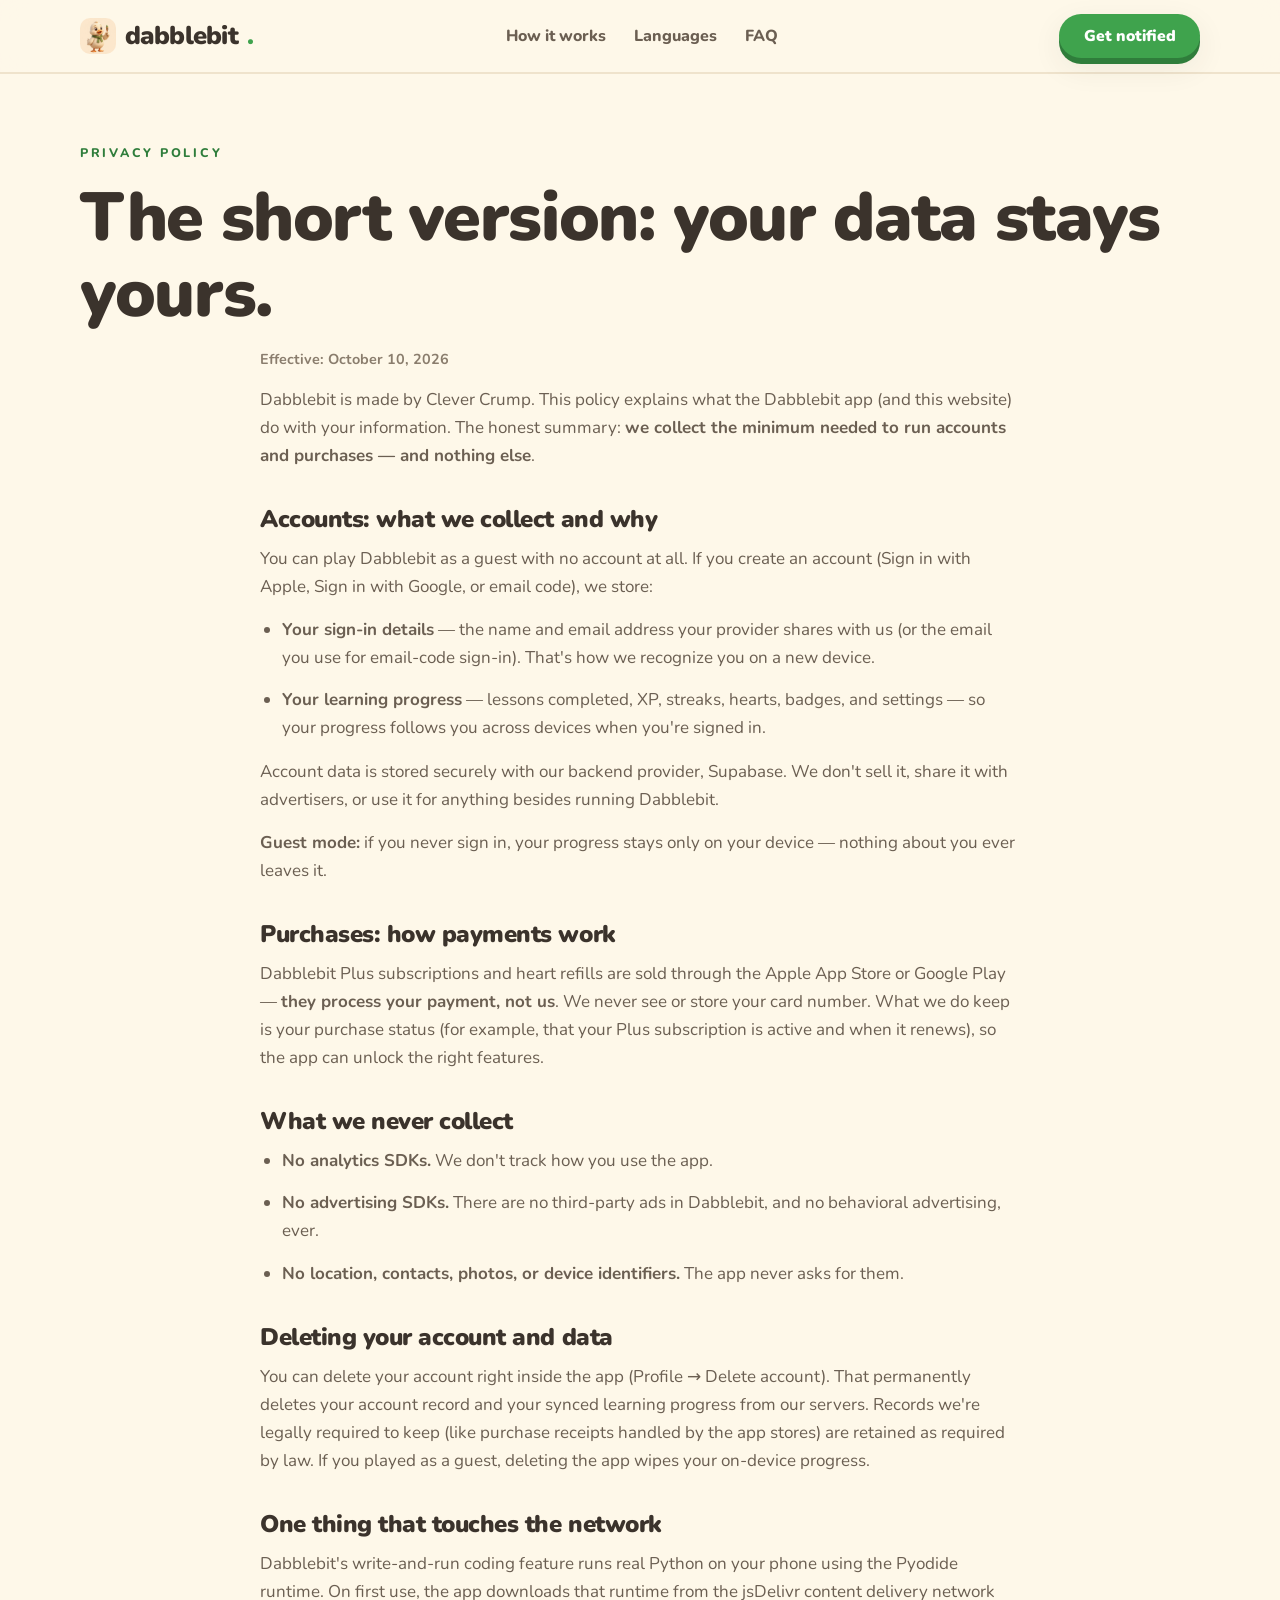
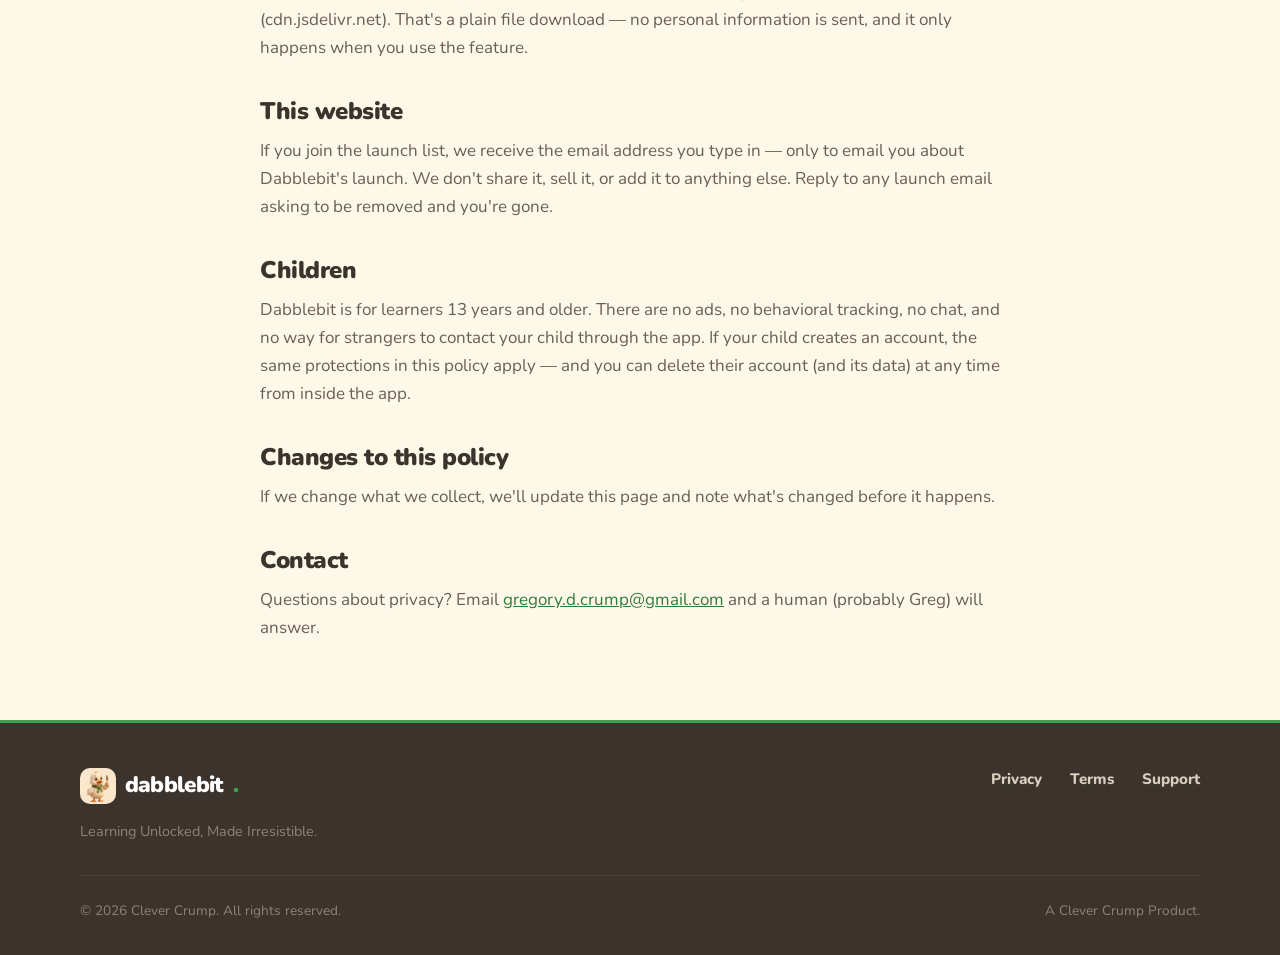
==== commit 4ab827e0: "Align privacy policy age wording with the app: 13 years and older" ====
--- a/privacy.html
+++ b/privacy.html
@@ -101,7 +101,7 @@
     <p>If you join the launch list, we receive the email address you type in — only to email you about Dabblebit's launch. We don't share it, sell it, or add it to anything else. Reply to any launch email asking to be removed and you're gone.</p>
 
     <h2>Children</h2>
-    <p>Dabblebit is designed to be friendly for learners of all ages. There are no ads, no behavioral tracking, no chat, and no way for strangers to contact your child through the app. If your child creates an account, the same protections in this policy apply — and you can delete their account (and its data) at any time from inside the app.</p>
+    <p>Dabblebit is for learners 13 years and older. There are no ads, no behavioral tracking, no chat, and no way for strangers to contact your child through the app. If your child creates an account, the same protections in this policy apply — and you can delete their account (and its data) at any time from inside the app.</p>
 
     <h2>Changes to this policy</h2>
     <p>If we change what we collect, we'll update this page and note what's changed before it happens.</p>
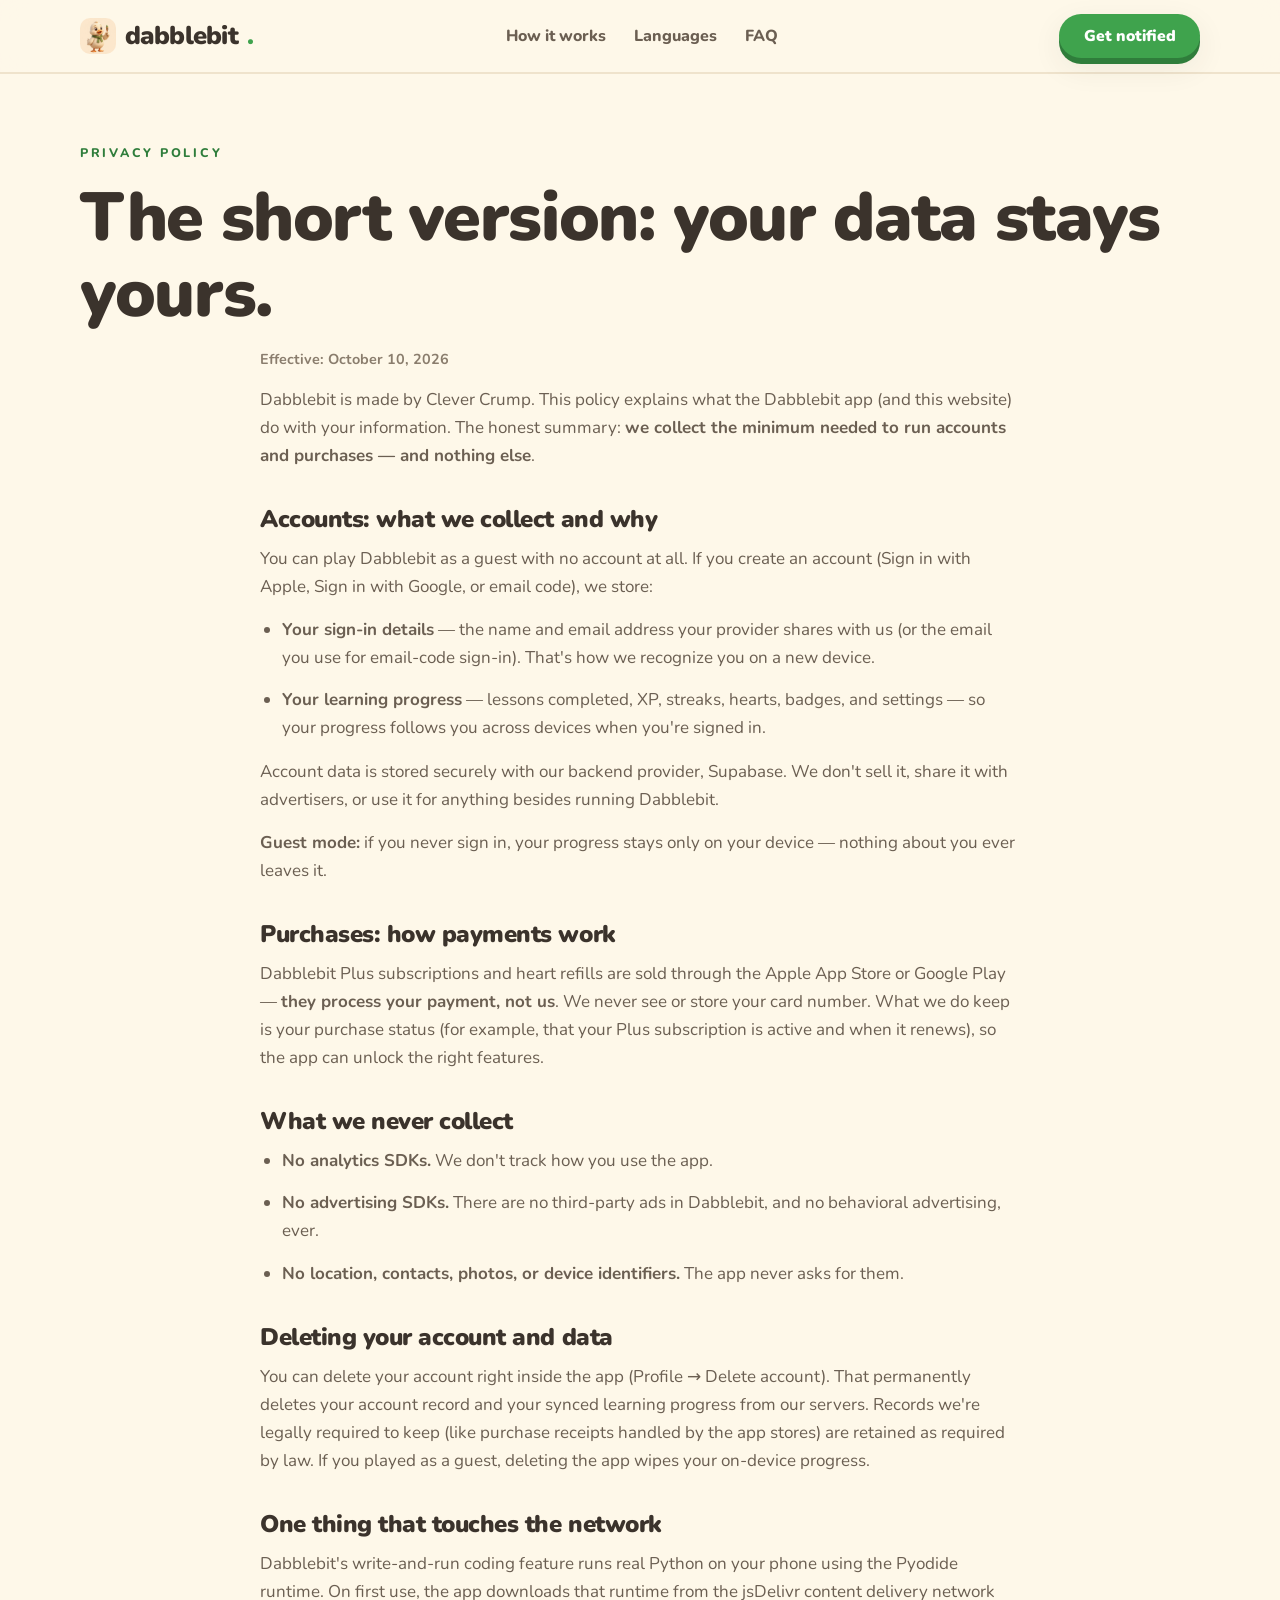
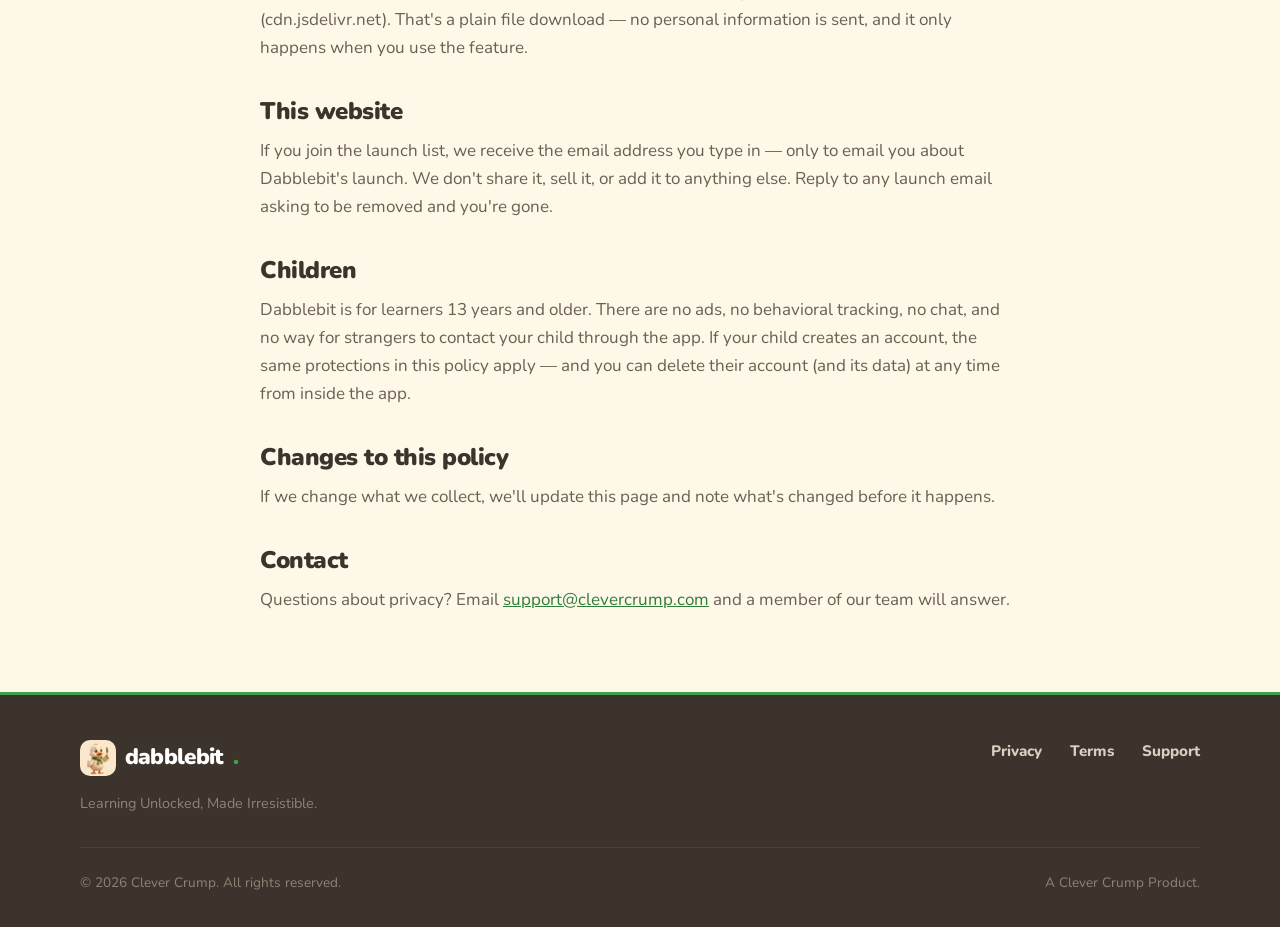
==== commit 8f927ce9: "Use company support contact and correct Plus roadmap copy" ====
--- a/privacy.html
+++ b/privacy.html
@@ -107,7 +107,7 @@
     <p>If we change what we collect, we'll update this page and note what's changed before it happens.</p>
 
     <h2>Contact</h2>
-    <p>Questions about privacy? Email <a href="mailto:gregory.d.crump@gmail.com">gregory.d.crump@gmail.com</a> and a human (probably Greg) will answer.</p>
+    <p>Questions about privacy? Email <a href="mailto:support@clevercrump.com">support@clevercrump.com</a> and a member of our team will answer.</p>
   </main>
 
   <footer>
